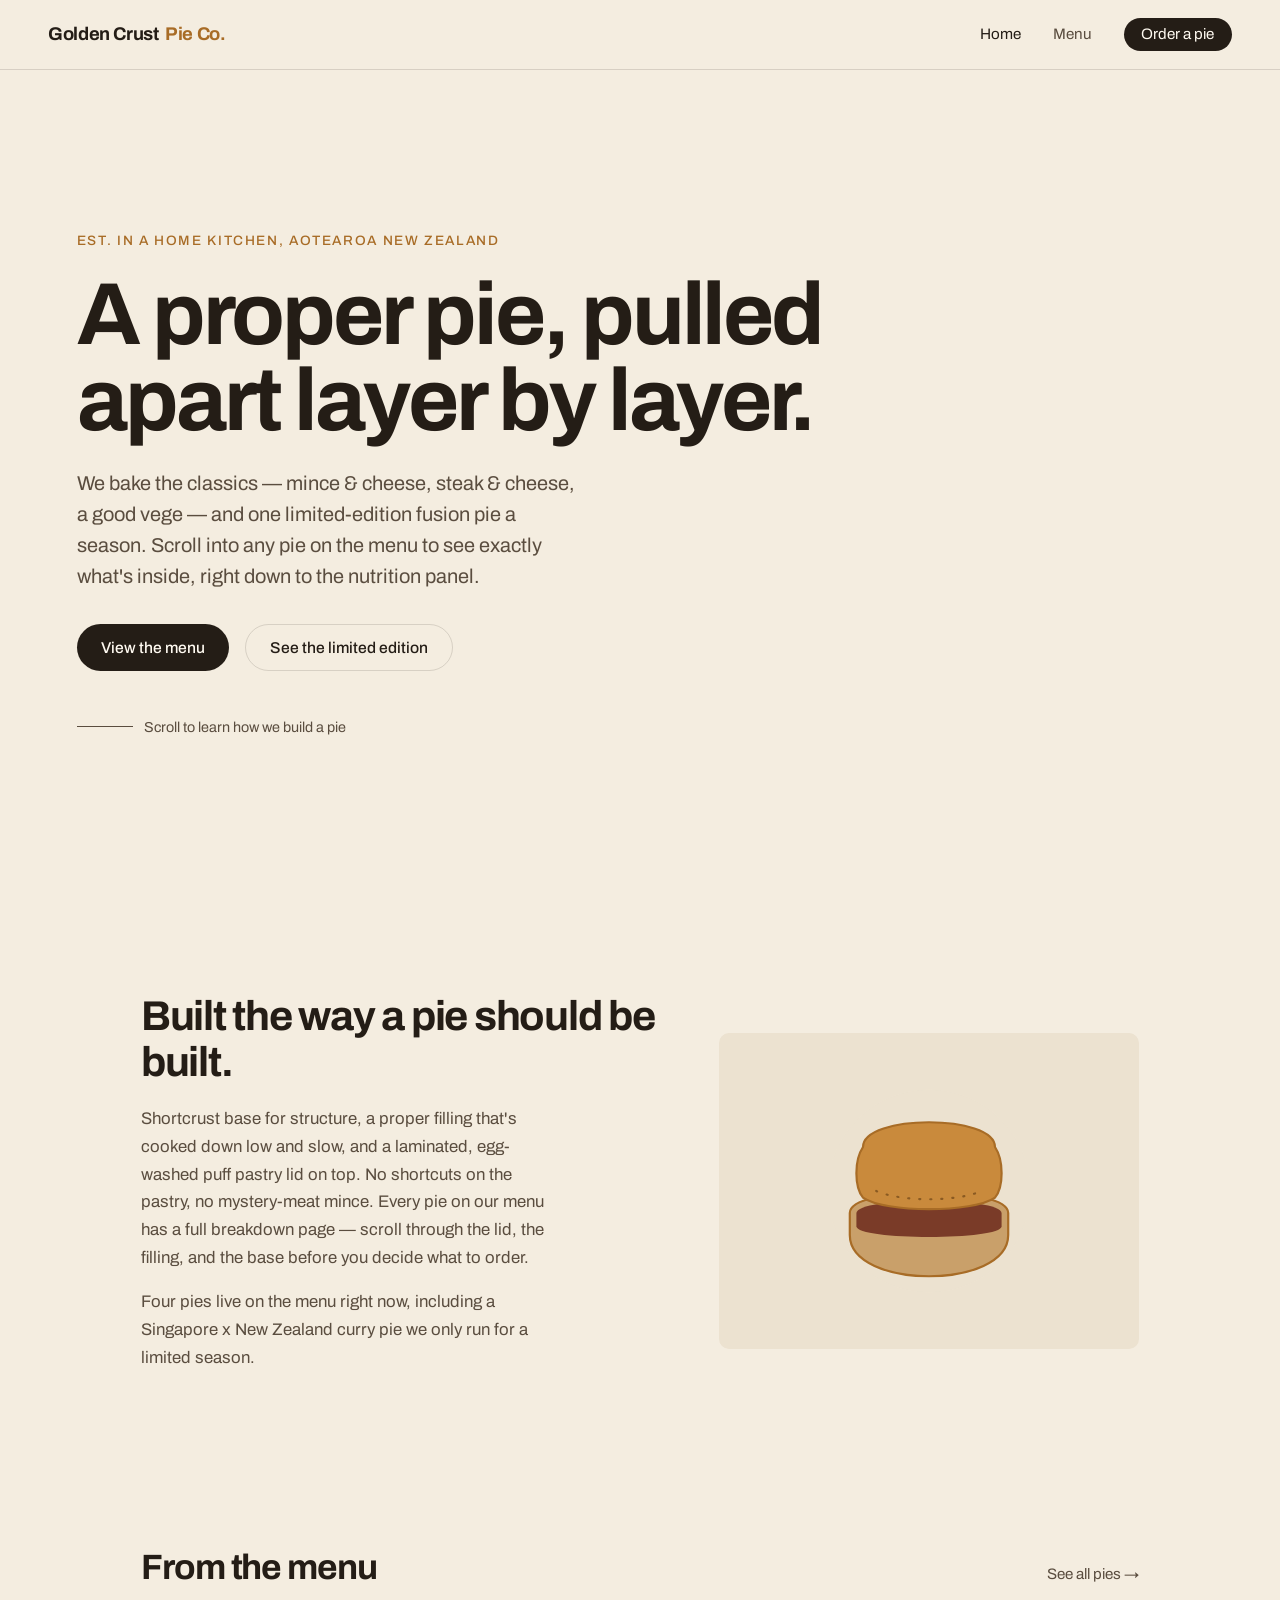
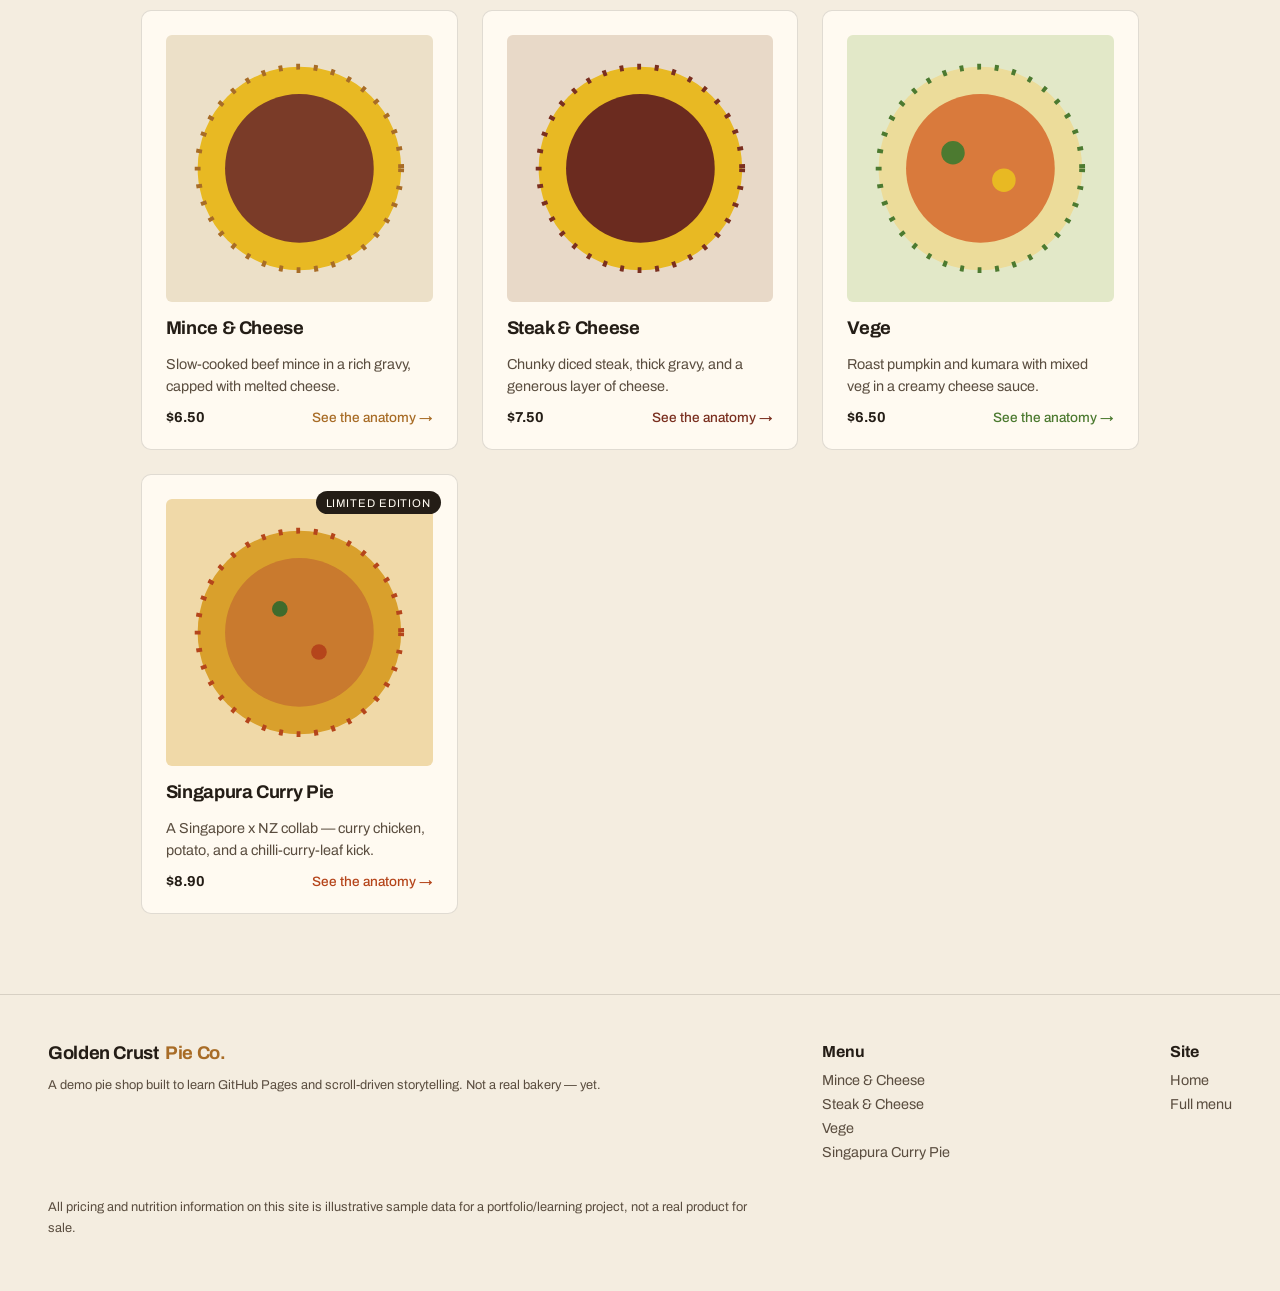
==== index.html @ 7f65e513 "Add Golden Crust Pie Co. scroll-driven pie shop site Home page, full menu, and four pie anatomy page" ====
<!DOCTYPE html>
<html lang="en-NZ">
<head>
<meta charset="utf-8">
<meta name="viewport" content="width=device-width, initial-scale=1, viewport-fit=cover">
<title>Golden Crust Pie Co. — Handmade New Zealand pies</title>
<meta name="description" content="Golden Crust Pie Co. — handmade New Zealand pies. Scroll into the anatomy of each pie: Mince &amp; Cheese, Steak &amp; Cheese, Vege, and our Singapore x NZ limited edition.">

<link rel="preconnect" href="https://fonts.googleapis.com">
<link rel="preconnect" href="https://fonts.gstatic.com" crossorigin>
<link href="https://fonts.googleapis.com/css2?family=Archivo:wght@400;500;700&display=swap" rel="stylesheet">
<link rel="stylesheet" href="assets/css/style.css">
</head>
<body>

<header class="site-header">
  <a class="logo" href="index.html">Golden Crust <span>Pie Co.</span></a>
  <nav class="site-nav" aria-label="Primary">
    <a href="index.html" aria-current="page">Home</a>
    <a href="menu.html">Menu</a>
    <a class="nav-cta" href="menu.html">Order a pie</a>
  </nav>
</header>

<section class="hero">
  <div class="eyebrow">Est. in a home kitchen, Aotearoa New Zealand</div>
  <h1>A proper pie, pulled apart layer by layer.</h1>
  <p>We bake the classics — mince &amp; cheese, steak &amp; cheese, a good vege — and one limited-edition
  fusion pie a season. Scroll into any pie on the menu to see exactly what's inside, right down to
  the nutrition panel.</p>
  <div class="hero-actions">
    <a class="btn btn-primary" href="menu.html">View the menu</a>
    <a class="btn btn-ghost" href="pies/singapore-nz.html">See the limited edition</a>
  </div>
  <div class="scroll-cue">Scroll to learn how we build a pie</div>
</section>

<section class="story">
  <div>
    <h2>Built the way a pie should be built.</h2>
    <p>Shortcrust base for structure, a proper filling that's cooked down low and slow, and a laminated,
    egg-washed puff pastry lid on top. No shortcuts on the pastry, no mystery-meat mince. Every pie on
    our menu has a full breakdown page — scroll through the lid, the filling, and the base before you
    decide what to order.</p>
    <p style="margin-top:1rem;">Four pies live on the menu right now, including a Singapore x New Zealand
    curry pie we only run for a limited season.</p>
  </div>
  <div class="story-figure">
    <svg viewBox="0 0 200 200" width="220" height="220" role="img" aria-label="Illustration of a pie cross-section">
      <circle cx="100" cy="100" r="92" fill="#ece2d0"/>
      <path d="M28,140 C28,190 172,190 172,140 L172,120 C172,95 28,95 28,120 Z" fill="#c9a06a" stroke="#a86c26" stroke-width="2"/>
      <path d="M34,120 C34,105 166,105 166,120 L166,132 C166,145 34,145 34,132 Z" fill="#7a3b28"/>
      <path d="M40,60 C40,30 160,30 160,60 C168,72 168,96 160,106 C140,120 60,120 40,106 C32,96 32,72 40,60 Z" fill="#c98a3c" stroke="#a86c26" stroke-width="2"/>
      <path d="M52,100 C75,110 125,110 148,100" fill="none" stroke="#8a5a22" stroke-width="2" stroke-linecap="round" stroke-dasharray="1 9"/>
    </svg>
  </div>
</section>

<div class="section-head">
  <h2>From the menu</h2>
  <a href="menu.html">See all pies &rarr;</a>
</div>

<div class="pie-grid">

  <a class="pie-card" href="pies/mince-and-cheese.html" style="--card-bg:#ece0c8; --card-accent:#a86c26;">
    <div class="thumb">
      <svg viewBox="0 0 120 120" role="img" aria-label="Mince and cheese pie icon">
        <circle cx="60" cy="60" r="52" fill="#e8b923"/>
        <circle cx="60" cy="60" r="38" fill="#7a3b28"/>
        <circle cx="60" cy="60" r="52" fill="none" stroke="#a86c26" stroke-width="3" stroke-dasharray="2 7"/>
      </svg>
    </div>
    <h3>Mince &amp; Cheese</h3>
    <p class="desc">Slow-cooked beef mince in a rich gravy, capped with melted cheese.</p>
    <div class="meta"><span class="price">$6.50</span><span class="explore">See the anatomy &rarr;</span></div>
  </a>

  <a class="pie-card" href="pies/steak-and-cheese.html" style="--card-bg:#e8d9c8; --card-accent:#7a2f1f;">
    <div class="thumb">
      <svg viewBox="0 0 120 120" role="img" aria-label="Steak and cheese pie icon">
        <circle cx="60" cy="60" r="52" fill="#e8b923"/>
        <circle cx="60" cy="60" r="38" fill="#6b2b1f"/>
        <circle cx="60" cy="60" r="52" fill="none" stroke="#7a2f1f" stroke-width="3" stroke-dasharray="2 7"/>
      </svg>
    </div>
    <h3>Steak &amp; Cheese</h3>
    <p class="desc">Chunky diced steak, thick gravy, and a generous layer of cheese.</p>
    <div class="meta"><span class="price">$7.50</span><span class="explore">See the anatomy &rarr;</span></div>
  </a>

  <a class="pie-card" href="pies/vege.html" style="--card-bg:#e2e8c8; --card-accent:#4c7a30;">
    <div class="thumb">
      <svg viewBox="0 0 120 120" role="img" aria-label="Vegetable pie icon">
        <circle cx="60" cy="60" r="52" fill="#ecdc9a"/>
        <circle cx="60" cy="60" r="38" fill="#d97a3c"/>
        <circle cx="46" cy="52" r="6" fill="#4c7a30"/>
        <circle cx="72" cy="66" r="6" fill="#e8b923"/>
        <circle cx="60" cy="60" r="52" fill="none" stroke="#4c7a30" stroke-width="3" stroke-dasharray="2 7"/>
      </svg>
    </div>
    <h3>Vege</h3>
    <p class="desc">Roast pumpkin and kumara with mixed veg in a creamy cheese sauce.</p>
    <div class="meta"><span class="price">$6.50</span><span class="explore">See the anatomy &rarr;</span></div>
  </a>

  <a class="pie-card" href="pies/singapore-nz.html" style="--card-bg:#f0d9a8; --card-accent:#b5451b;">
    <span class="badge">Limited edition</span>
    <div class="thumb">
      <svg viewBox="0 0 120 120" role="img" aria-label="Singapore curry pie icon">
        <circle cx="60" cy="60" r="52" fill="#d9a02c"/>
        <circle cx="60" cy="60" r="38" fill="#c97a2e"/>
        <circle cx="50" cy="48" r="4" fill="#3f6b2c"/>
        <circle cx="70" cy="70" r="4" fill="#b5451b"/>
        <circle cx="60" cy="60" r="52" fill="none" stroke="#b5451b" stroke-width="3" stroke-dasharray="2 7"/>
      </svg>
    </div>
    <h3>Singapura Curry Pie</h3>
    <p class="desc">A Singapore x NZ collab — curry chicken, potato, and a chilli-curry-leaf kick.</p>
    <div class="meta"><span class="price">$8.90</span><span class="explore">See the anatomy &rarr;</span></div>
  </a>

</div>

<footer class="site-footer">
  <div class="foot-top">
    <div>
      <a class="logo" href="index.html">Golden Crust <span>Pie Co.</span></a>
      <p class="fine-print" style="margin-top:0.75rem;">A demo pie shop built to learn GitHub Pages and
      scroll-driven storytelling. Not a real bakery — yet.</p>
    </div>
    <div>
      <h3>Menu</h3>
      <div class="footer-links">
        <a href="pies/mince-and-cheese.html">Mince &amp; Cheese</a>
        <a href="pies/steak-and-cheese.html">Steak &amp; Cheese</a>
        <a href="pies/vege.html">Vege</a>
        <a href="pies/singapore-nz.html">Singapura Curry Pie</a>
      </div>
    </div>
    <div>
      <h3>Site</h3>
      <div class="footer-links">
        <a href="index.html">Home</a>
        <a href="menu.html">Full menu</a>
      </div>
    </div>
  </div>
  <p class="fine-print">All pricing and nutrition information on this site is illustrative sample data
  for a portfolio/learning project, not a real product for sale.</p>
</footer>

</body>
</html>
---- assets/css/style.css ----
/* =========================================================================
   Golden Crust Pie Co. — shared stylesheet
   ========================================================================= */

:root {
  --backdrop:   #f4ede0;
  --backdrop-2: #ece2d0;
  --ink:        #241d16;
  --ink-soft:   #5a4d3f;
  --pastry:     #c98a3c;
  --pastry-dark:#a86c26;
  --cream:      #fffaf1;
  --line:       rgba(36, 29, 22, 0.14);

  /* per-pie accents, overridden per page via [data-pie] */
  --accent: var(--pastry);
  --accent-dark: var(--pastry-dark);

  --radius: 10px;
}

* { box-sizing: border-box; }

html { scroll-behavior: auto; }

body {
  margin: 0;
  background: var(--backdrop);
  color: var(--ink);
  font-family: Archivo, "Helvetica Neue", Helvetica, Arial, sans-serif;
  font-weight: 400;
  -webkit-font-smoothing: antialiased;
  text-rendering: optimizeLegibility;
  overscroll-behavior-y: none;
}

a { color: inherit; }

img, svg { max-width: 100%; display: block; }

:focus-visible {
  outline: 2px solid var(--ink);
  outline-offset: 3px;
}

.container {
  max-width: 72rem;
  margin: 0 auto;
  padding: 0 clamp(1.25rem, 5vw, 3rem);
}

/* ---------- Site header ---------- */

.site-header {
  position: sticky;
  top: 0;
  z-index: 30;
  display: flex;
  align-items: center;
  justify-content: space-between;
  padding: 1.1rem clamp(1.25rem, 5vw, 3rem);
  background: rgba(244, 237, 224, 0.86);
  backdrop-filter: blur(10px);
  -webkit-backdrop-filter: blur(10px);
  border-bottom: 1px solid var(--line);
}

.logo {
  display: flex;
  align-items: baseline;
  gap: 0.4rem;
  text-decoration: none;
  font-weight: 700;
  font-size: 1.15rem;
  letter-spacing: -0.02em;
  color: var(--ink);
}

.logo span {
  color: var(--pastry-dark);
}

.site-nav {
  display: flex;
  align-items: center;
  gap: clamp(1rem, 3vw, 2rem);
  font-size: 0.95rem;
}

.site-nav a {
  text-decoration: none;
  color: var(--ink-soft);
  transition: color 0.15s ease;
}

.site-nav a:hover,
.site-nav a[aria-current="page"] {
  color: var(--ink);
}

.site-nav a.nav-cta {
  background: var(--ink);
  color: var(--cream);
  padding: 0.55rem 1.1rem;
  border-radius: 999px;
}

/* ---------- Site footer ---------- */

.site-footer {
  border-top: 1px solid var(--line);
  padding: 3rem clamp(1.25rem, 5vw, 3rem) 2.5rem;
  display: grid;
  gap: 1.5rem;
}

.site-footer .foot-top {
  display: flex;
  flex-wrap: wrap;
  gap: 2rem;
  justify-content: space-between;
}

.site-footer h3 {
  margin: 0 0 0.75rem;
  font-size: 1rem;
}

.footer-links {
  display: flex;
  flex-direction: column;
  gap: 0.5rem;
  font-size: 0.9rem;
  color: var(--ink-soft);
}

.footer-links a { text-decoration: none; }
.footer-links a:hover { color: var(--ink); }

.site-footer .fine-print {
  font-size: 0.8rem;
  color: var(--ink-soft);
  max-width: 44rem;
  line-height: 1.6;
}

/* ---------- Buttons ---------- */

.btn {
  display: inline-flex;
  align-items: center;
  gap: 0.5rem;
  padding: 0.85rem 1.5rem;
  border-radius: 999px;
  text-decoration: none;
  font-weight: 500;
  font-size: 0.98rem;
  transition: transform 0.15s ease, background 0.15s ease;
}

.btn-primary {
  background: var(--ink);
  color: var(--cream);
}

.btn-primary:hover { background: var(--pastry-dark); }

.btn-ghost {
  border: 1px solid var(--line);
  color: var(--ink);
}

.btn-ghost:hover { border-color: var(--ink); }

/* ========================================================================
   HOME PAGE
   ======================================================================== */

.hero {
  min-height: 92vh;
  min-height: 92dvh;
  display: grid;
  align-content: center;
  gap: 1.5rem;
  padding: 2rem clamp(1.25rem, 6vw, 6rem);
  max-width: 62rem;
  position: relative;
}

.hero .eyebrow {
  font-size: 0.85rem;
  text-transform: uppercase;
  letter-spacing: 0.12em;
  color: var(--pastry-dark);
  font-weight: 500;
}

.hero h1 {
  margin: 0;
  font-weight: 700;
  font-size: clamp(2.5rem, 7vw, 5.5rem);
  line-height: 0.98;
  letter-spacing: -0.035em;
  max-width: 16ch;
}

.hero p {
  margin: 0;
  max-width: 46ch;
  font-size: clamp(1rem, 1.6vw, 1.25rem);
  line-height: 1.55;
  color: var(--ink-soft);
}

.hero .hero-actions {
  display: flex;
  gap: 1rem;
  flex-wrap: wrap;
  margin-top: 0.5rem;
}

.scroll-cue {
  margin-top: 1.5rem;
  font-size: 0.9rem;
  color: var(--ink-soft);
  display: flex;
  align-items: center;
  gap: 0.7rem;
}

.scroll-cue::before {
  content: "";
  width: 3.5rem;
  height: 1px;
  background: var(--ink-soft);
  transform-origin: left;
  animation: reach 2.6s ease-in-out infinite;
}

@keyframes reach {
  0%, 100% { transform: scaleX(0.35); opacity: 0.4; }
  50%      { transform: scaleX(1);    opacity: 1; }
}

@media (prefers-reduced-motion: reduce) {
  .scroll-cue::before { animation: none; transform: scaleX(1); opacity: 1; }
}

/* Story strip */

.story {
  padding: 6rem clamp(1.25rem, 6vw, 6rem);
  display: grid;
  grid-template-columns: 1.1fr 0.9fr;
  gap: 4rem;
  align-items: center;
  max-width: 72rem;
  margin: 0 auto;
}

.story h2 {
  font-size: clamp(1.8rem, 3.5vw, 2.6rem);
  letter-spacing: -0.03em;
  line-height: 1.1;
  margin: 0 0 1.25rem;
}

.story p {
  color: var(--ink-soft);
  line-height: 1.65;
  font-size: 1.05rem;
  max-width: 42ch;
}

.story-figure {
  background: var(--backdrop-2);
  border-radius: var(--radius);
  aspect-ratio: 4/3;
  display: grid;
  place-items: center;
  padding: 2rem;
}

@media (max-width: 860px) {
  .story { grid-template-columns: 1fr; gap: 2rem; padding-top: 4rem; padding-bottom: 4rem; }
  .story-figure { order: -1; }
}

/* Featured pies grid (home) */

.section-head {
  padding: 4rem clamp(1.25rem, 6vw, 6rem) 1.5rem;
  max-width: 72rem;
  margin: 0 auto;
  display: flex;
  align-items: baseline;
  justify-content: space-between;
  gap: 1rem;
  flex-wrap: wrap;
}

.section-head h2 {
  font-size: clamp(1.6rem, 3vw, 2.2rem);
  letter-spacing: -0.03em;
  margin: 0;
}

.section-head a {
  text-decoration: none;
  color: var(--ink-soft);
  font-size: 0.95rem;
  white-space: nowrap;
}

.section-head a:hover { color: var(--ink); }

.pie-grid {
  max-width: 72rem;
  margin: 0 auto;
  padding: 0 clamp(1.25rem, 6vw, 6rem) 5rem;
  display: grid;
  grid-template-columns: repeat(auto-fit, minmax(15rem, 1fr));
  gap: 1.5rem;
}

.pie-card {
  background: var(--cream);
  border: 1px solid var(--line);
  border-radius: var(--radius);
  padding: 1.5rem;
  text-decoration: none;
  color: var(--ink);
  display: grid;
  gap: 1rem;
  transition: transform 0.2s ease, box-shadow 0.2s ease;
  position: relative;
  overflow: hidden;
}

.pie-card:hover {
  transform: translateY(-4px);
  box-shadow: 0 16px 32px -18px rgba(36, 29, 22, 0.35);
}

.pie-card .thumb {
  aspect-ratio: 1/1;
  border-radius: calc(var(--radius) - 4px);
  background: var(--card-bg, var(--backdrop-2));
  display: grid;
  place-items: center;
  padding: 1rem;
}

.pie-card .thumb svg { width: 100%; height: 100%; }

.pie-card h3 {
  margin: 0;
  font-size: 1.15rem;
  letter-spacing: -0.02em;
}

.pie-card .desc {
  margin: 0;
  font-size: 0.9rem;
  color: var(--ink-soft);
  line-height: 1.5;
}

.pie-card .meta {
  display: flex;
  align-items: center;
  justify-content: space-between;
  font-size: 0.9rem;
  margin-top: -0.25rem;
}

.pie-card .price {
  font-weight: 700;
}

.pie-card .explore {
  font-size: 0.85rem;
  color: var(--card-accent, var(--pastry-dark));
  font-weight: 500;
}

.badge {
  position: absolute;
  top: 1rem;
  right: 1rem;
  background: var(--ink);
  color: var(--cream);
  font-size: 0.7rem;
  text-transform: uppercase;
  letter-spacing: 0.08em;
  padding: 0.35rem 0.6rem;
  border-radius: 999px;
}

/* ========================================================================
   MENU PAGE
   ======================================================================== */

.menu-hero {
  padding: 6rem clamp(1.25rem, 6vw, 6rem) 2rem;
  max-width: 72rem;
  margin: 0 auto;
}

.menu-hero h1 {
  font-size: clamp(2.2rem, 5vw, 3.6rem);
  letter-spacing: -0.03em;
  margin: 0 0 1rem;
  max-width: 18ch;
}

.menu-hero p {
  max-width: 48ch;
  color: var(--ink-soft);
  font-size: 1.1rem;
  line-height: 1.6;
  margin: 0;
}

.menu-grid {
  max-width: 72rem;
  margin: 0 auto;
  padding: 1rem clamp(1.25rem, 6vw, 6rem) 6rem;
  display: grid;
  grid-template-columns: repeat(auto-fit, minmax(16rem, 1fr));
  gap: 1.75rem;
}

/* ========================================================================
   PIE DETAIL — intro
   ======================================================================== */

.intro {
  min-height: 82vh;
  min-height: 82dvh;
  display: grid;
  align-content: center;
  gap: 1.25rem;
  padding: 3rem clamp(1.25rem, 6vw, 6rem) 2rem;
  max-width: 62rem;
}

.intro .eyebrow {
  font-size: 0.85rem;
  text-transform: uppercase;
  letter-spacing: 0.12em;
  color: var(--accent-dark);
  font-weight: 500;
  display: flex;
  align-items: center;
  gap: 0.6rem;
}

.intro h1 {
  margin: 0;
  font-weight: 700;
  font-size: clamp(2.1rem, 6vw, 4.4rem);
  line-height: 1;
  letter-spacing: -0.03em;
  max-width: 16ch;
}

.intro p {
  margin: 0;
  max-width: 48ch;
  font-size: clamp(1rem, 1.6vw, 1.2rem);
  line-height: 1.55;
  color: var(--ink-soft);
}

/* ---------- Pinned anatomy sequence ---------- */

#sequence {
  position: relative;
  height: 500vh;
  height: 500dvh;
}

#pin {
  position: sticky;
  top: 0;
  height: 100vh;
  height: 100dvh;
  overflow: hidden;
  background: var(--stage-bg, var(--backdrop-2));
}

.gsap-pinned #pin { position: relative; }

.stage {
  position: absolute;
  inset: 0;
  display: grid;
  place-items: center;
  padding: 4rem clamp(1.25rem, 6vw, 6rem);
}

.stage svg {
  width: min(72vw, 34rem);
  height: auto;
  overflow: visible;
}

.overlays {
  position: absolute;
  inset: 0;
  pointer-events: none;
}

.layer {
  position: absolute;
  opacity: 0;
  visibility: hidden;
  left: clamp(1.25rem, 6vw, 6rem);
  top: 50%;
  transform: translateY(-50%);
  max-width: 28ch;
}

.layer .tag {
  display: inline-block;
  font-size: 0.75rem;
  text-transform: uppercase;
  letter-spacing: 0.1em;
  color: var(--accent-dark);
  font-weight: 700;
  margin-bottom: 0.5rem;
}

.layer h2 {
  margin: 0 0 0.6rem;
  font-weight: 700;
  font-size: clamp(1.5rem, 3vw, 2.4rem);
  line-height: 1.05;
  letter-spacing: -0.03em;
}

.layer p {
  margin: 0;
  font-size: clamp(0.95rem, 1.3vw, 1.05rem);
  line-height: 1.55;
  color: var(--ink-soft);
}

@media (max-width: 820px), (orientation: portrait) {
  .layer {
    top: auto;
    bottom: 0;
    left: 0;
    right: 0;
    transform: none;
    max-width: none;
    padding: 4rem 1.25rem calc(2rem + env(safe-area-inset-bottom));
    background: linear-gradient(
      to top,
      var(--backdrop-2) 0%,
      rgba(236, 226, 208, 0.92) 45%,
      rgba(236, 226, 208, 0) 100%
    );
  }
  .layer p { max-width: 34ch; }
  .stage { padding: 2rem 1.25rem 10rem; align-items: flex-start; padding-top: 4.5rem; }
  .stage svg { width: min(78vw, 22rem); }
}

#progress-rail {
  position: absolute;
  left: 0;
  right: 0;
  bottom: 0;
  height: 2px;
  background: rgba(36, 29, 22, 0.14);
}

#progress-fill {
  height: 100%;
  width: 0%;
  background: var(--accent);
  transform-origin: left;
}

/* ---------- Ingredients ---------- */

.ingredients {
  padding: 5rem clamp(1.25rem, 6vw, 6rem);
  max-width: 62rem;
  margin: 0 auto;
}

.ingredients h2 {
  font-size: clamp(1.6rem, 3vw, 2.2rem);
  letter-spacing: -0.03em;
  margin: 0 0 2rem;
}

.ingredient-list {
  list-style: none;
  margin: 0;
  padding: 0;
  display: grid;
  grid-template-columns: repeat(auto-fit, minmax(14rem, 1fr));
  gap: 1.25rem;
}

.ingredient-list li {
  display: flex;
  gap: 0.9rem;
  align-items: flex-start;
  padding: 1rem 0;
  border-top: 1px solid var(--line);
}

.ingredient-list .dot {
  width: 0.55rem;
  height: 0.55rem;
  border-radius: 50%;
  background: var(--accent);
  margin-top: 0.45rem;
  flex-shrink: 0;
}

.ingredient-list strong {
  display: block;
  font-size: 1rem;
  margin-bottom: 0.2rem;
}

.ingredient-list span {
  font-size: 0.9rem;
  color: var(--ink-soft);
  line-height: 1.5;
}

/* ---------- Nutrition ---------- */

.nutrition {
  padding: 3rem clamp(1.25rem, 6vw, 6rem) 5rem;
  max-width: 62rem;
  margin: 0 auto;
}

.nutrition h2 {
  font-size: clamp(1.6rem, 3vw, 2.2rem);
  letter-spacing: -0.03em;
  margin: 0 0 0.5rem;
}

.nutrition .note {
  font-size: 0.85rem;
  color: var(--ink-soft);
  margin: 0 0 2rem;
  max-width: 48ch;
  line-height: 1.55;
}

.nutrition-table {
  width: 100%;
  border-collapse: collapse;
  font-size: 0.95rem;
}

.nutrition-table th,
.nutrition-table td {
  text-align: left;
  padding: 0.85rem 0.5rem;
  border-top: 1px solid var(--line);
}

.nutrition-table th {
  font-weight: 500;
  color: var(--ink-soft);
}

.nutrition-table td:last-child,
.nutrition-table th:last-child {
  text-align: right;
}

.nutrition-table tr.total td {
  font-weight: 700;
  border-top: 2px solid var(--ink);
}

.nutrition-table .indent {
  padding-left: 1.5rem;
  color: var(--ink-soft);
}

/* ---------- Other pies / footer nav ---------- */

.up-next {
  padding: 4rem clamp(1.25rem, 6vw, 6rem) 5rem;
  max-width: 72rem;
  margin: 0 auto;
  border-top: 1px solid var(--line);
}

.up-next h2 {
  font-size: 1.1rem;
  color: var(--ink-soft);
  font-weight: 500;
  margin: 0 0 1.5rem;
  text-transform: uppercase;
  letter-spacing: 0.08em;
  font-size: 0.85rem;
}

/* ---------- Error banner ---------- */

#error {
  position: fixed;
  z-index: 60;
  left: 50%;
  top: 1rem;
  transform: translateX(-50%);
  width: min(38rem, calc(100vw - 2rem));
  background: var(--ink);
  color: var(--cream);
  padding: 1rem 1.15rem;
  border-radius: 6px;
  font-size: 0.9rem;
  line-height: 1.5;
}

#error[hidden] { display: none; }
#error b { font-weight: 700; color: #fff; display: block; margin-bottom: 0.25rem; }
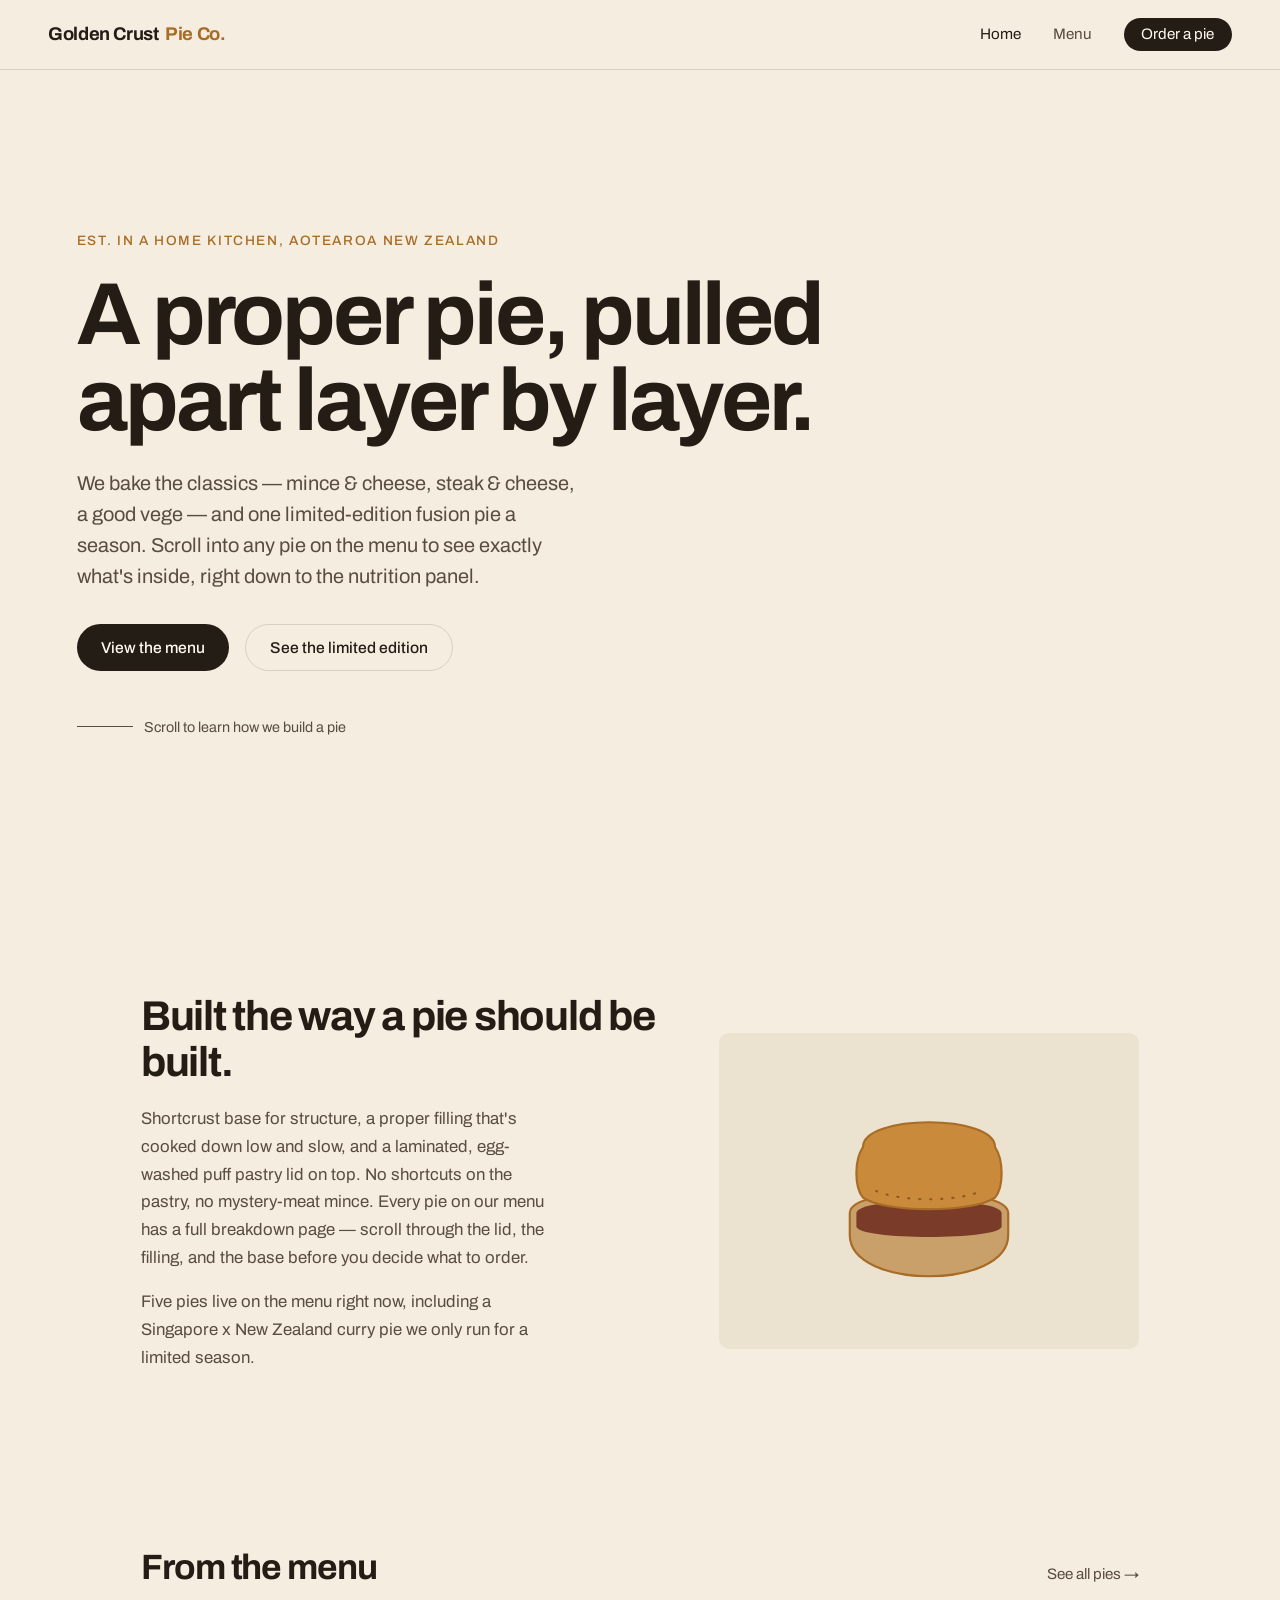
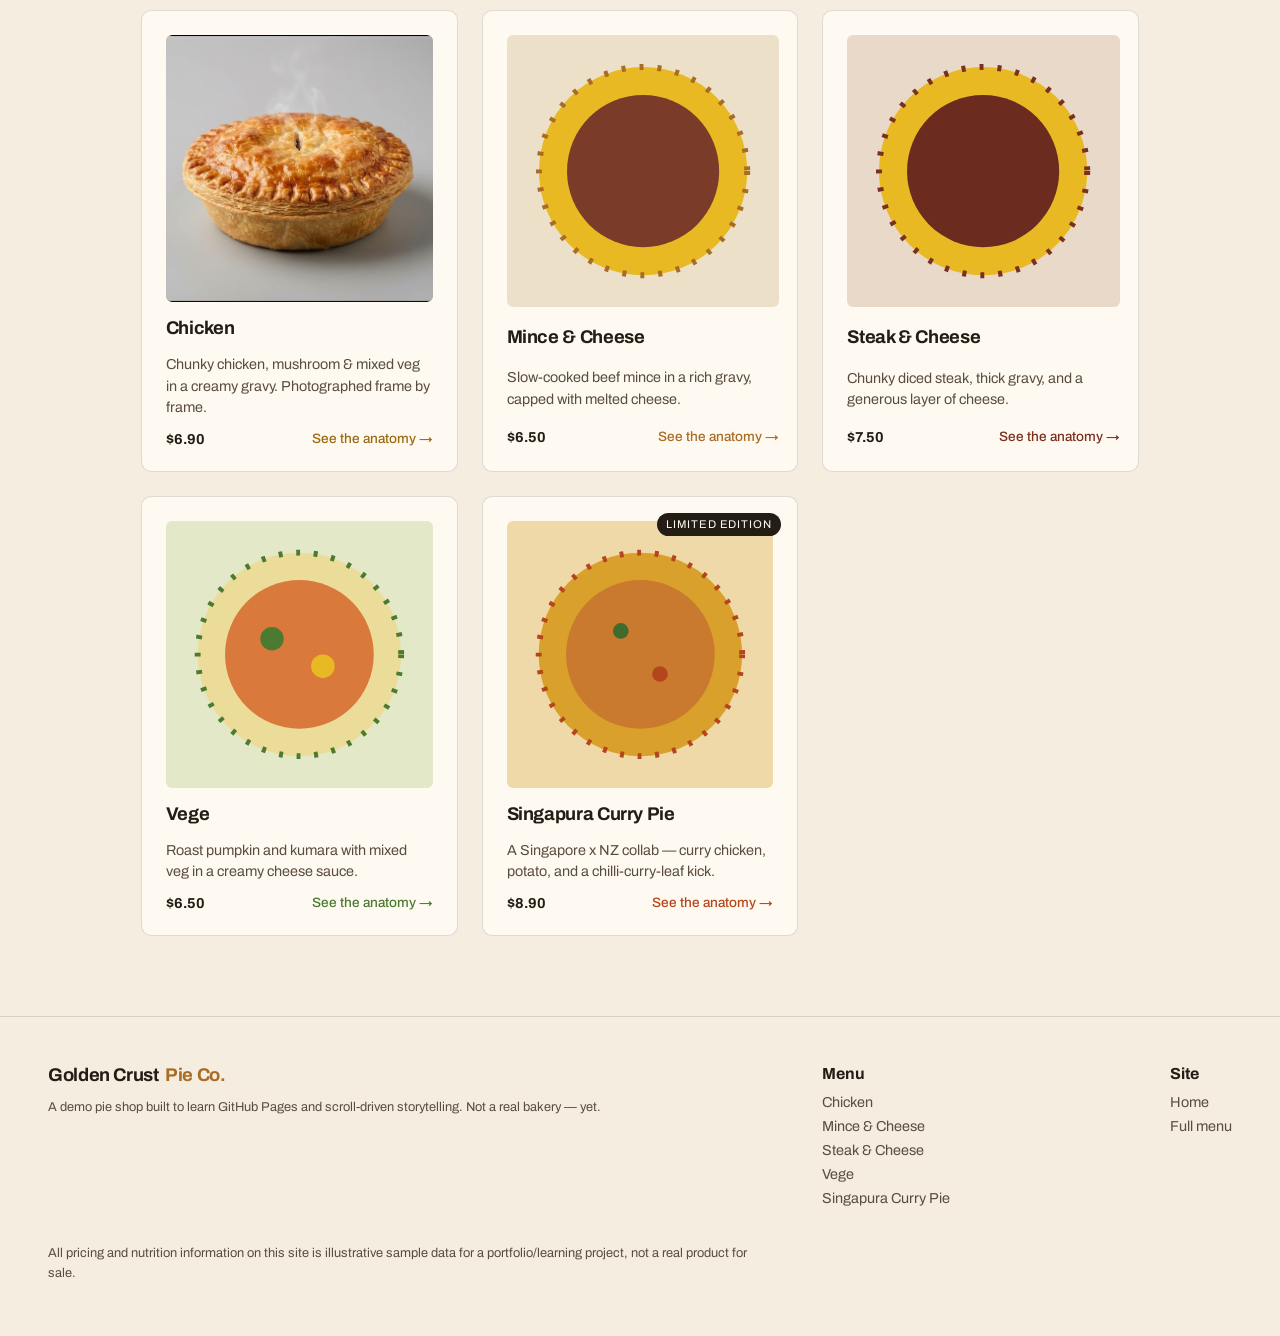
==== commit 50ad7dfd: "Add Chicken pie with a real 240-frame photo scroll sequence Wires the user-supplied photographed fra" ====
--- a/index.html
+++ b/index.html
@@ -42,7 +42,7 @@
     egg-washed puff pastry lid on top. No shortcuts on the pastry, no mystery-meat mince. Every pie on
     our menu has a full breakdown page — scroll through the lid, the filling, and the base before you
     decide what to order.</p>
-    <p style="margin-top:1rem;">Four pies live on the menu right now, including a Singapore x New Zealand
+    <p style="margin-top:1rem;">Five pies live on the menu right now, including a Singapore x New Zealand
     curry pie we only run for a limited season.</p>
   </div>
   <div class="story-figure">
@@ -62,6 +62,15 @@
 </div>
 
 <div class="pie-grid">
+
+  <a class="pie-card" href="pies/chicken.html" style="--card-bg:#b4b4b1; --card-accent:#9c6a12;">
+    <div class="thumb photo">
+      <img src="assets/frames/chicken-pie/ezgif-frame-001.jpg" alt="A whole New Zealand chicken pie, glazed and steaming" loading="lazy">
+    </div>
+    <h3>Chicken</h3>
+    <p class="desc">Chunky chicken, mushroom &amp; mixed veg in a creamy gravy. Photographed frame by frame.</p>
+    <div class="meta"><span class="price">$6.90</span><span class="explore">See the anatomy &rarr;</span></div>
+  </a>
 
   <a class="pie-card" href="pies/mince-and-cheese.html" style="--card-bg:#ece0c8; --card-accent:#a86c26;">
     <div class="thumb">
@@ -132,6 +141,7 @@
     <div>
       <h3>Menu</h3>
       <div class="footer-links">
+        <a href="pies/chicken.html">Chicken</a>
         <a href="pies/mince-and-cheese.html">Mince &amp; Cheese</a>
         <a href="pies/steak-and-cheese.html">Steak &amp; Cheese</a>
         <a href="pies/vege.html">Vege</a>
--- a/assets/css/style.css
+++ b/assets/css/style.css
@@ -352,6 +352,18 @@
 }
 
 .pie-card .thumb svg { width: 100%; height: 100%; }
+
+.pie-card .thumb.photo {
+  padding: 0;
+  overflow: hidden;
+}
+
+.pie-card .thumb.photo img {
+  width: 100%;
+  height: 100%;
+  object-fit: cover;
+  border-radius: calc(var(--radius) - 4px);
+}
 
 .pie-card h3 {
   margin: 0;
@@ -504,6 +516,15 @@
   width: min(72vw, 34rem);
   height: auto;
   overflow: visible;
+}
+
+/* Real-photo frame sequences (canvas) fill the pin edge-to-edge instead of
+   sitting in a padded .stage — Apple-style full-bleed rather than a
+   centred illustration. */
+#frames {
+  display: block;
+  width: 100%;
+  height: 100%;
 }
 
 .overlays {
@@ -710,6 +731,49 @@
   font-size: 0.85rem;
 }
 
+/* ---------- Loader (real-photo sequences only) ---------- */
+
+#loader {
+  position: fixed;
+  inset: 0;
+  z-index: 40;
+  background: var(--backdrop);
+  display: grid;
+  align-content: center;
+  justify-items: start;
+  gap: 1rem;
+  padding: 2rem clamp(1.25rem, 6vw, 6rem);
+  transition: opacity 0.5s ease;
+}
+
+#loader.done { opacity: 0; pointer-events: none; }
+
+#loader h2 {
+  margin: 0;
+  font-weight: 500;
+  font-size: clamp(1.1rem, 2vw, 1.4rem);
+  letter-spacing: -0.02em;
+}
+
+#load-rail {
+  width: min(24rem, 70vw);
+  height: 2px;
+  background: rgba(36, 29, 22, 0.16);
+}
+
+#load-fill {
+  height: 100%;
+  width: 0%;
+  background: var(--accent);
+  transition: width 0.18s linear;
+}
+
+#load-count {
+  font-size: 0.9rem;
+  color: var(--ink-soft);
+  font-variant-numeric: tabular-nums;
+}
+
 /* ---------- Error banner ---------- */
 
 #error {
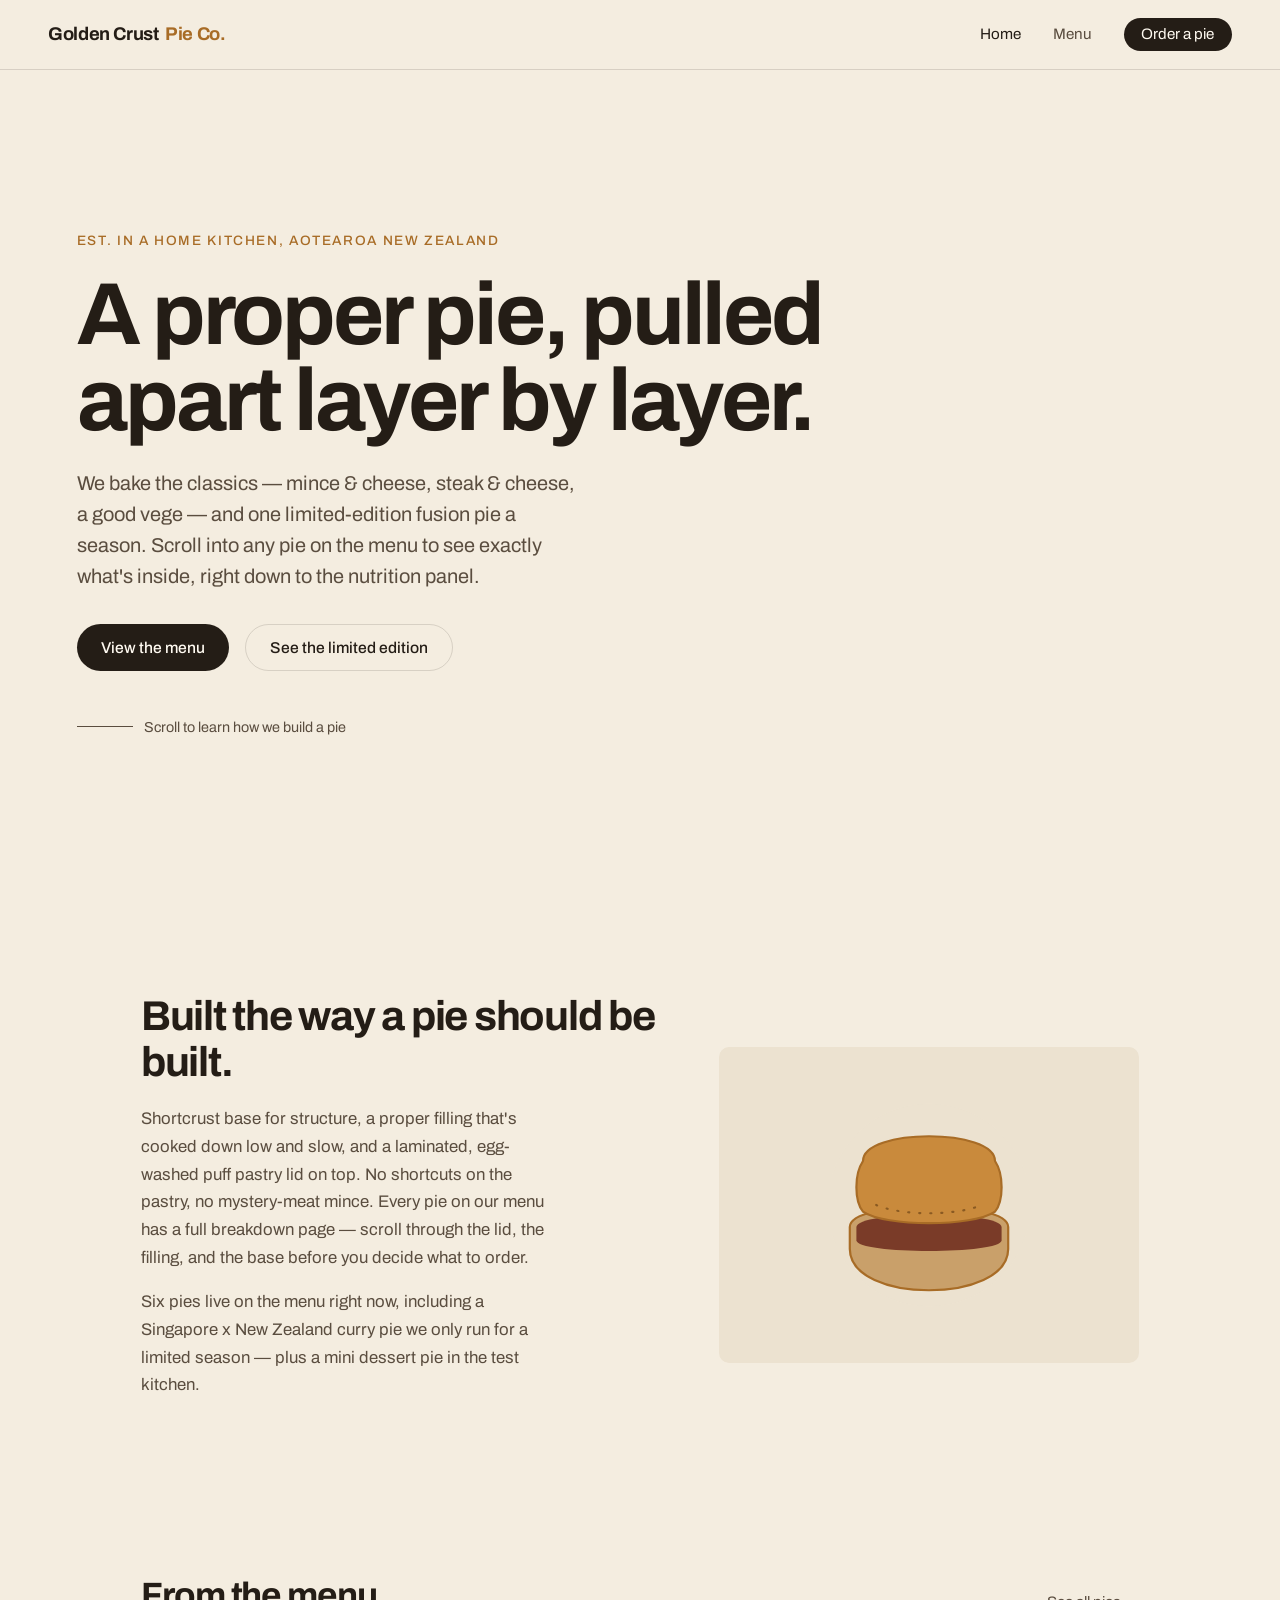
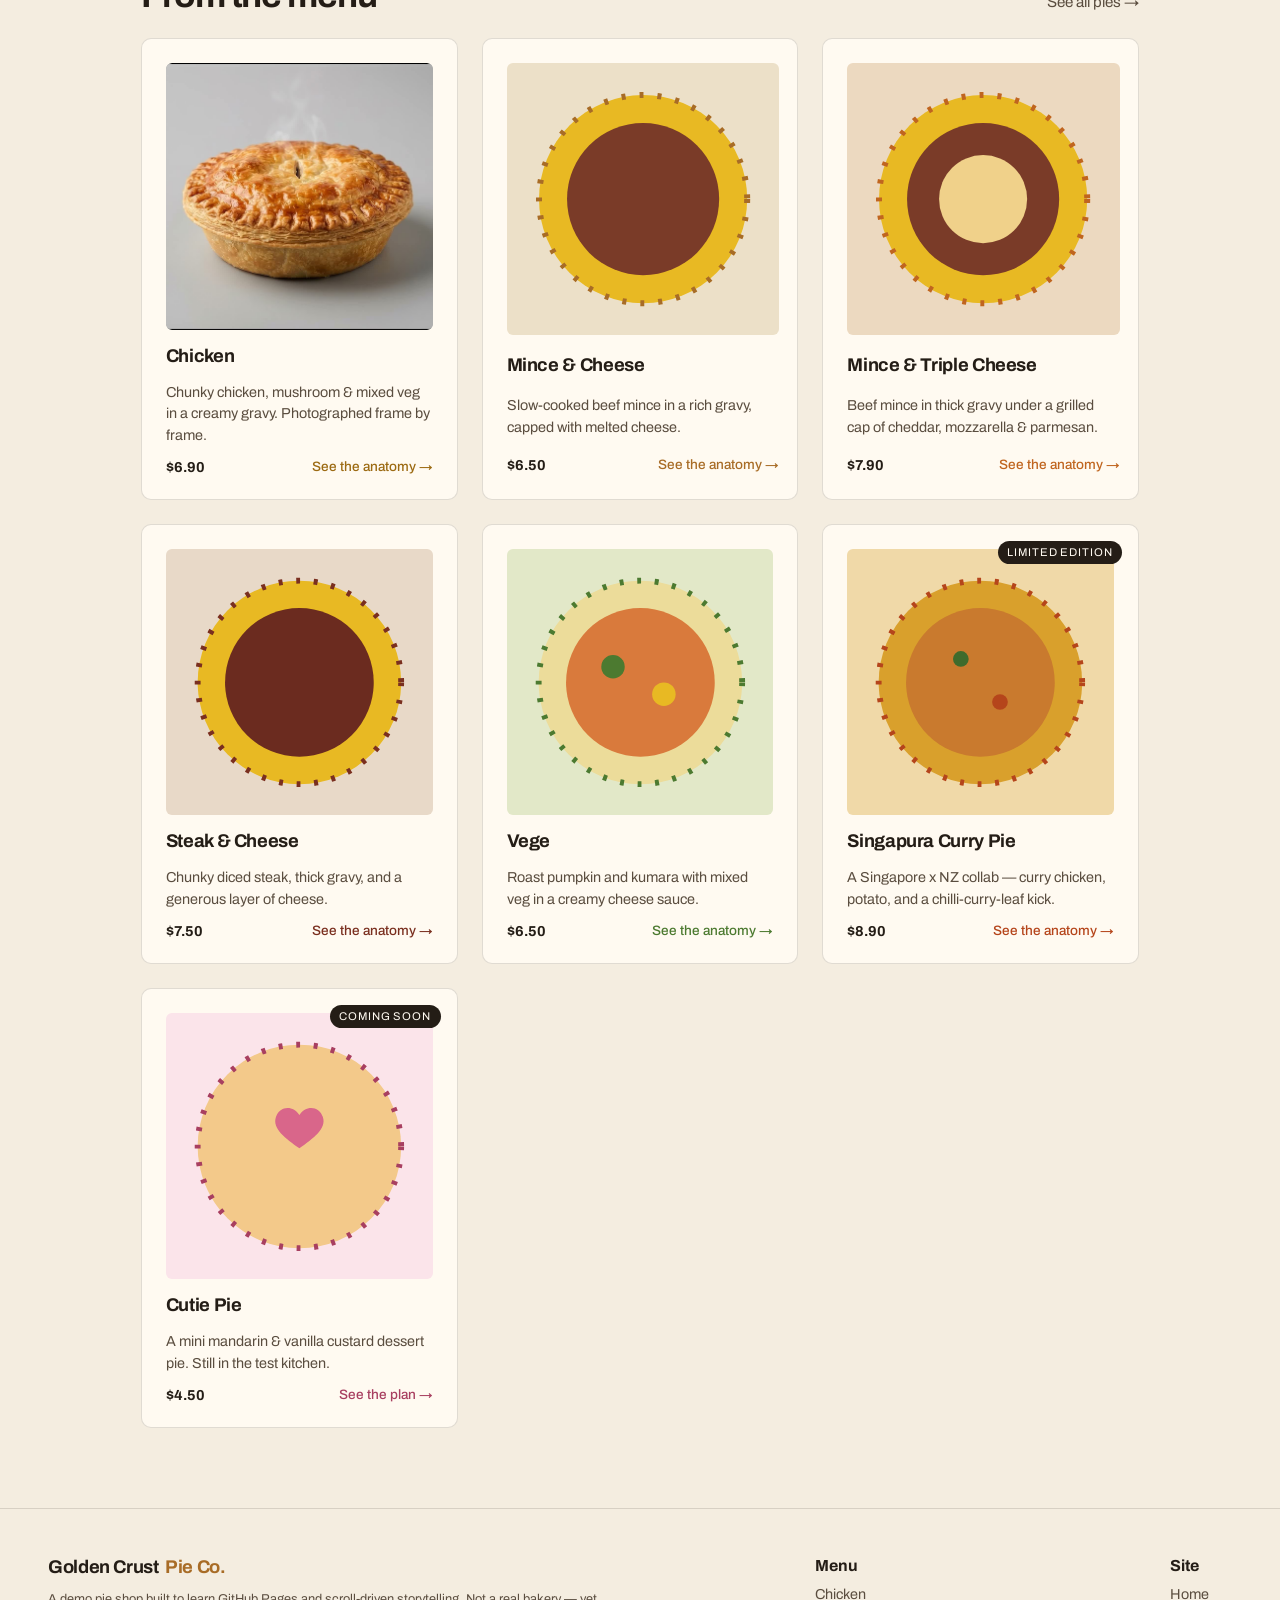
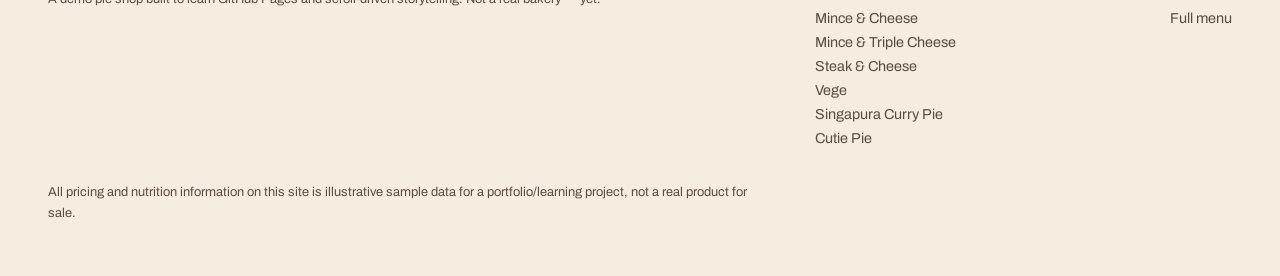
==== commit cb26c222: "Add Mince & Triple Cheese pie and a Cutie Pie placeholder Mince & Triple Cheese wires the user-suppl" ====
--- a/index.html
+++ b/index.html
@@ -42,8 +42,8 @@
     egg-washed puff pastry lid on top. No shortcuts on the pastry, no mystery-meat mince. Every pie on
     our menu has a full breakdown page — scroll through the lid, the filling, and the base before you
     decide what to order.</p>
-    <p style="margin-top:1rem;">Five pies live on the menu right now, including a Singapore x New Zealand
-    curry pie we only run for a limited season.</p>
+    <p style="margin-top:1rem;">Six pies live on the menu right now, including a Singapore x New Zealand
+    curry pie we only run for a limited season — plus a mini dessert pie in the test kitchen.</p>
   </div>
   <div class="story-figure">
     <svg viewBox="0 0 200 200" width="220" height="220" role="img" aria-label="Illustration of a pie cross-section">
@@ -83,6 +83,20 @@
     <h3>Mince &amp; Cheese</h3>
     <p class="desc">Slow-cooked beef mince in a rich gravy, capped with melted cheese.</p>
     <div class="meta"><span class="price">$6.50</span><span class="explore">See the anatomy &rarr;</span></div>
+  </a>
+
+  <a class="pie-card" href="pies/mince-and-triple-cheese.html" style="--card-bg:#ecd9c0; --card-accent:#c0651f;">
+    <div class="thumb">
+      <svg viewBox="0 0 120 120" role="img" aria-label="Mince and triple cheese pie icon">
+        <circle cx="60" cy="60" r="52" fill="#e8b923"/>
+        <circle cx="60" cy="60" r="38" fill="#7a3b28"/>
+        <circle cx="60" cy="60" r="22" fill="#f0d18a"/>
+        <circle cx="60" cy="60" r="52" fill="none" stroke="#c0651f" stroke-width="3" stroke-dasharray="2 7"/>
+      </svg>
+    </div>
+    <h3>Mince &amp; Triple Cheese</h3>
+    <p class="desc">Beef mince in thick gravy under a grilled cap of cheddar, mozzarella &amp; parmesan.</p>
+    <div class="meta"><span class="price">$7.90</span><span class="explore">See the anatomy &rarr;</span></div>
   </a>
 
   <a class="pie-card" href="pies/steak-and-cheese.html" style="--card-bg:#e8d9c8; --card-accent:#7a2f1f;">
@@ -129,6 +143,20 @@
     <div class="meta"><span class="price">$8.90</span><span class="explore">See the anatomy &rarr;</span></div>
   </a>
 
+  <a class="pie-card" href="pies/cutie-pie.html" style="--card-bg:#fbe4ea; --card-accent:#a83f60;">
+    <span class="badge">Coming soon</span>
+    <div class="thumb">
+      <svg viewBox="0 0 120 120" role="img" aria-label="Cutie Pie icon">
+        <circle cx="60" cy="60" r="52" fill="#f3c98a"/>
+        <path d="M60,44 C57,39 50,39 48,45 C46,51 53,56 60,61 C67,56 74,51 72,45 C70,39 63,39 60,44 Z" fill="#d9668a"/>
+        <circle cx="60" cy="60" r="52" fill="none" stroke="#a83f60" stroke-width="3" stroke-dasharray="2 7"/>
+      </svg>
+    </div>
+    <h3>Cutie Pie</h3>
+    <p class="desc">A mini mandarin &amp; vanilla custard dessert pie. Still in the test kitchen.</p>
+    <div class="meta"><span class="price">$4.50</span><span class="explore">See the plan &rarr;</span></div>
+  </a>
+
 </div>
 
 <footer class="site-footer">
@@ -143,9 +171,11 @@
       <div class="footer-links">
         <a href="pies/chicken.html">Chicken</a>
         <a href="pies/mince-and-cheese.html">Mince &amp; Cheese</a>
+        <a href="pies/mince-and-triple-cheese.html">Mince &amp; Triple Cheese</a>
         <a href="pies/steak-and-cheese.html">Steak &amp; Cheese</a>
         <a href="pies/vege.html">Vege</a>
         <a href="pies/singapore-nz.html">Singapura Curry Pie</a>
+        <a href="pies/cutie-pie.html">Cutie Pie</a>
       </div>
     </div>
     <div>
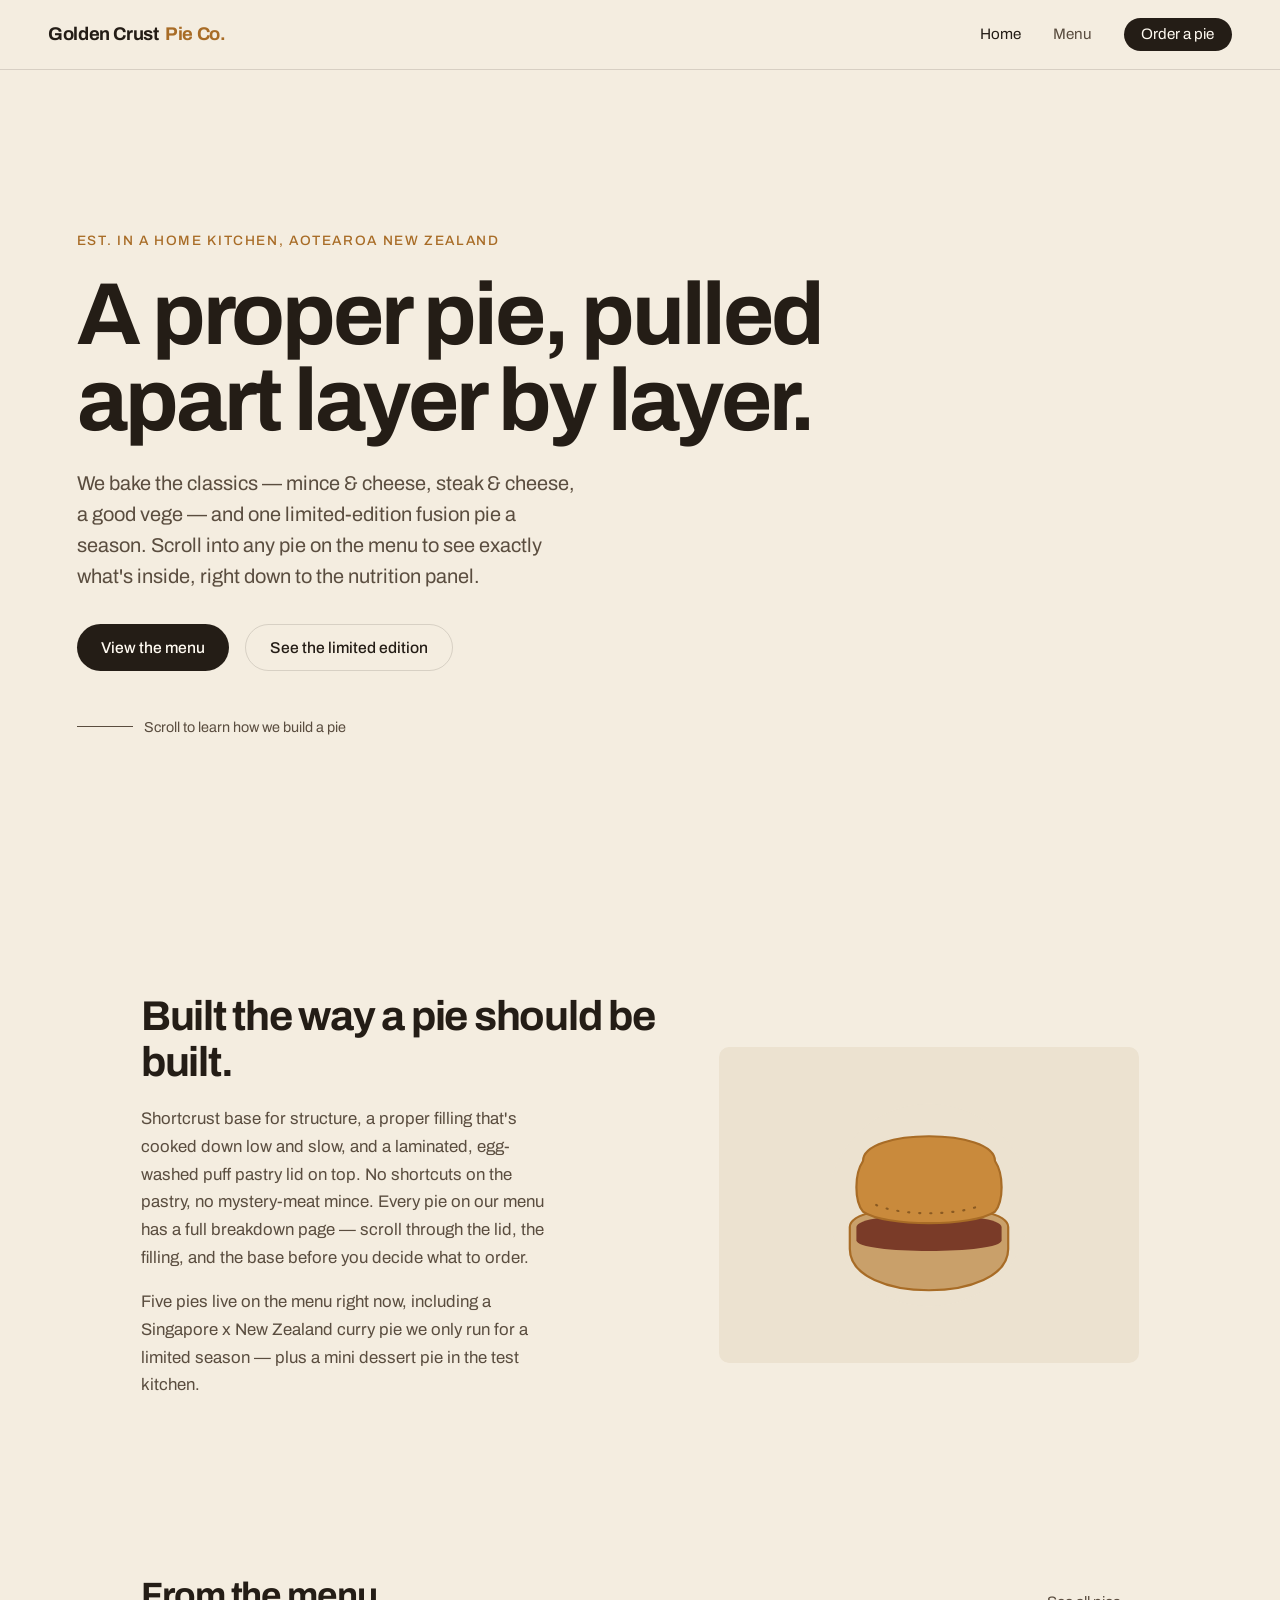
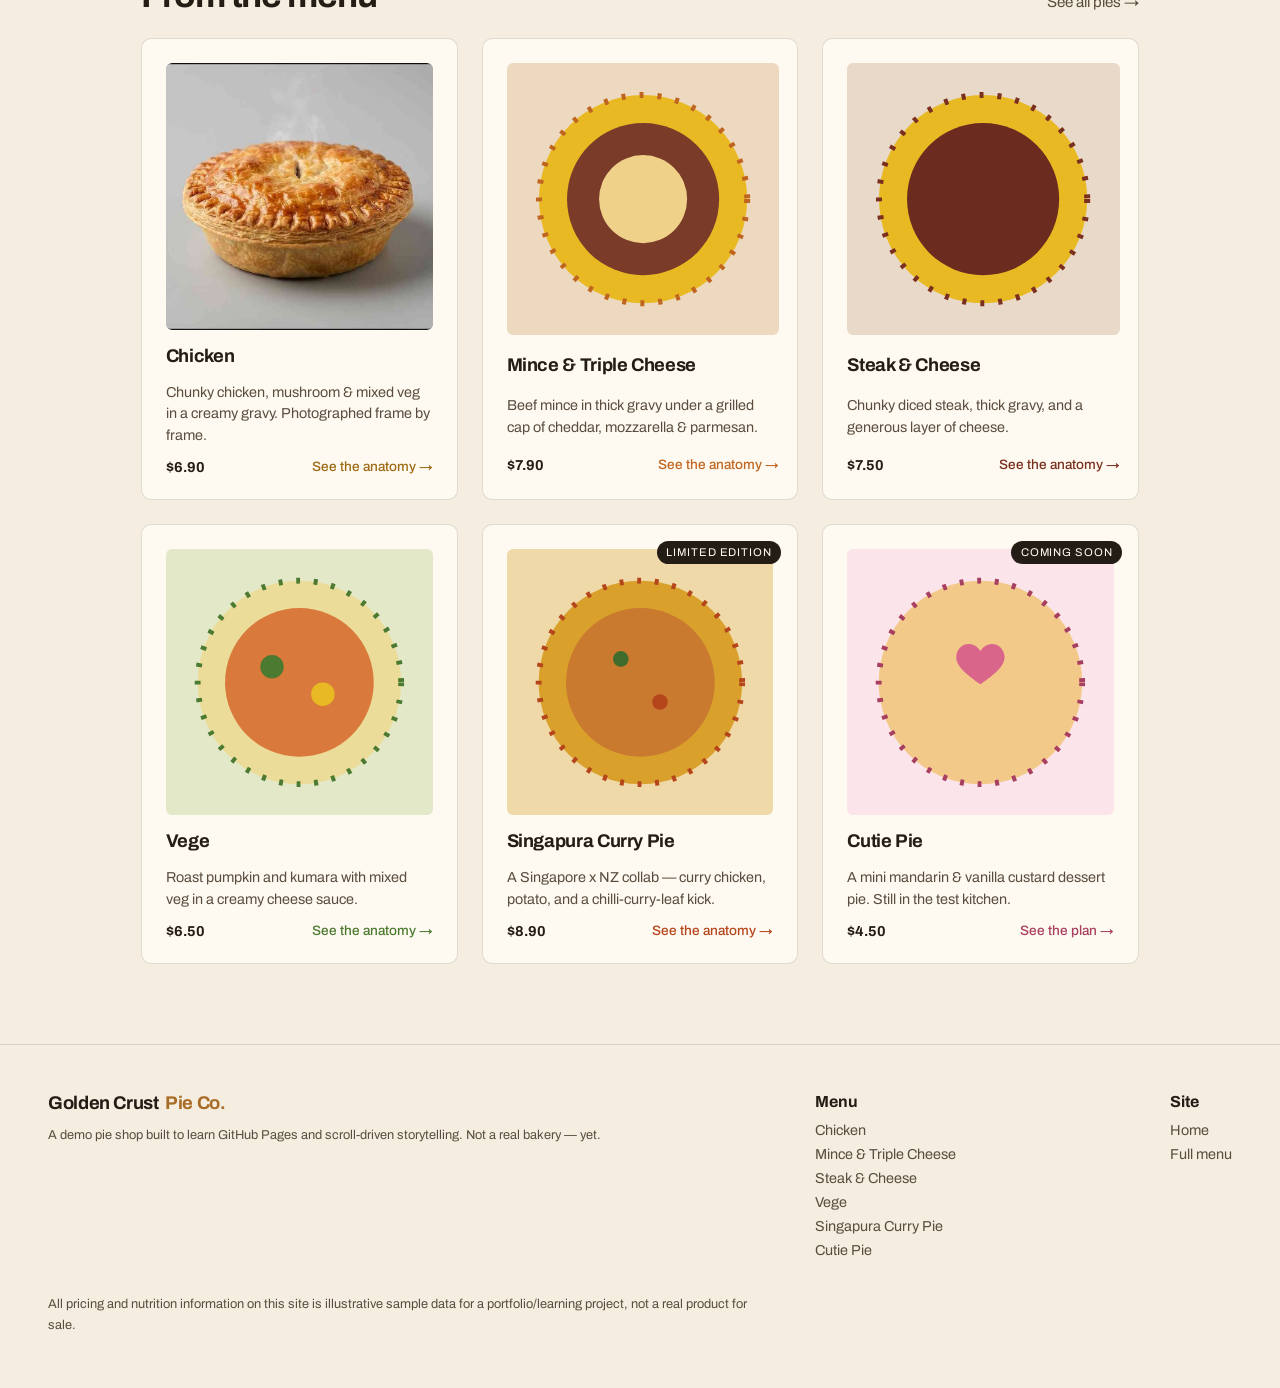
==== commit 2e234731: "Retire single-cheese Mince & Cheese, optimise frame-sequence loading Menu changes: - Remove the clas" ====
--- a/index.html
+++ b/index.html
@@ -8,7 +8,13 @@
 
 <link rel="preconnect" href="https://fonts.googleapis.com">
 <link rel="preconnect" href="https://fonts.gstatic.com" crossorigin>
-<link href="https://fonts.googleapis.com/css2?family=Archivo:wght@400;500;700&display=swap" rel="stylesheet">
+<!-- Non-blocking font load: a slow/blocked font stylesheet must never be able
+     to delay script execution or first paint. See README "Frame loading
+     performance" — a render-blocking stylesheet here was the actual cause
+     of a multi-second stall, not the frame images or the GSAP CDN. -->
+<link rel="preload" as="style" href="https://fonts.googleapis.com/css2?family=Archivo:wght@400;500;700&display=swap">
+<link href="https://fonts.googleapis.com/css2?family=Archivo:wght@400;500;700&display=swap" rel="stylesheet" media="print" onload="this.media='all'">
+<noscript><link href="https://fonts.googleapis.com/css2?family=Archivo:wght@400;500;700&display=swap" rel="stylesheet"></noscript>
 <link rel="stylesheet" href="assets/css/style.css">
 </head>
 <body>
@@ -42,7 +48,7 @@
     egg-washed puff pastry lid on top. No shortcuts on the pastry, no mystery-meat mince. Every pie on
     our menu has a full breakdown page — scroll through the lid, the filling, and the base before you
     decide what to order.</p>
-    <p style="margin-top:1rem;">Six pies live on the menu right now, including a Singapore x New Zealand
+    <p style="margin-top:1rem;">Five pies live on the menu right now, including a Singapore x New Zealand
     curry pie we only run for a limited season — plus a mini dessert pie in the test kitchen.</p>
   </div>
   <div class="story-figure">
@@ -70,19 +76,6 @@
     <h3>Chicken</h3>
     <p class="desc">Chunky chicken, mushroom &amp; mixed veg in a creamy gravy. Photographed frame by frame.</p>
     <div class="meta"><span class="price">$6.90</span><span class="explore">See the anatomy &rarr;</span></div>
-  </a>
-
-  <a class="pie-card" href="pies/mince-and-cheese.html" style="--card-bg:#ece0c8; --card-accent:#a86c26;">
-    <div class="thumb">
-      <svg viewBox="0 0 120 120" role="img" aria-label="Mince and cheese pie icon">
-        <circle cx="60" cy="60" r="52" fill="#e8b923"/>
-        <circle cx="60" cy="60" r="38" fill="#7a3b28"/>
-        <circle cx="60" cy="60" r="52" fill="none" stroke="#a86c26" stroke-width="3" stroke-dasharray="2 7"/>
-      </svg>
-    </div>
-    <h3>Mince &amp; Cheese</h3>
-    <p class="desc">Slow-cooked beef mince in a rich gravy, capped with melted cheese.</p>
-    <div class="meta"><span class="price">$6.50</span><span class="explore">See the anatomy &rarr;</span></div>
   </a>
 
   <a class="pie-card" href="pies/mince-and-triple-cheese.html" style="--card-bg:#ecd9c0; --card-accent:#c0651f;">
@@ -170,7 +163,6 @@
       <h3>Menu</h3>
       <div class="footer-links">
         <a href="pies/chicken.html">Chicken</a>
-        <a href="pies/mince-and-cheese.html">Mince &amp; Cheese</a>
         <a href="pies/mince-and-triple-cheese.html">Mince &amp; Triple Cheese</a>
         <a href="pies/steak-and-cheese.html">Steak &amp; Cheese</a>
         <a href="pies/vege.html">Vege</a>
--- a/assets/css/style.css
+++ b/assets/css/style.css
@@ -394,6 +394,28 @@
   font-size: 0.85rem;
   color: var(--card-accent, var(--pastry-dark));
   font-weight: 500;
+}
+
+/* A small "for reference" inset — e.g. a pie no longer sold on its own,
+   shown small inside the card that replaced it. */
+.pie-card .insight {
+  display: flex;
+  align-items: center;
+  gap: 0.6rem;
+  margin-top: -0.25rem;
+}
+
+.pie-card .insight svg {
+  width: 2.25rem;
+  height: 2.25rem;
+  flex-shrink: 0;
+  border-radius: 50%;
+}
+
+.pie-card .insight span {
+  font-size: 0.78rem;
+  line-height: 1.35;
+  color: var(--ink-soft);
 }
 
 .badge {
